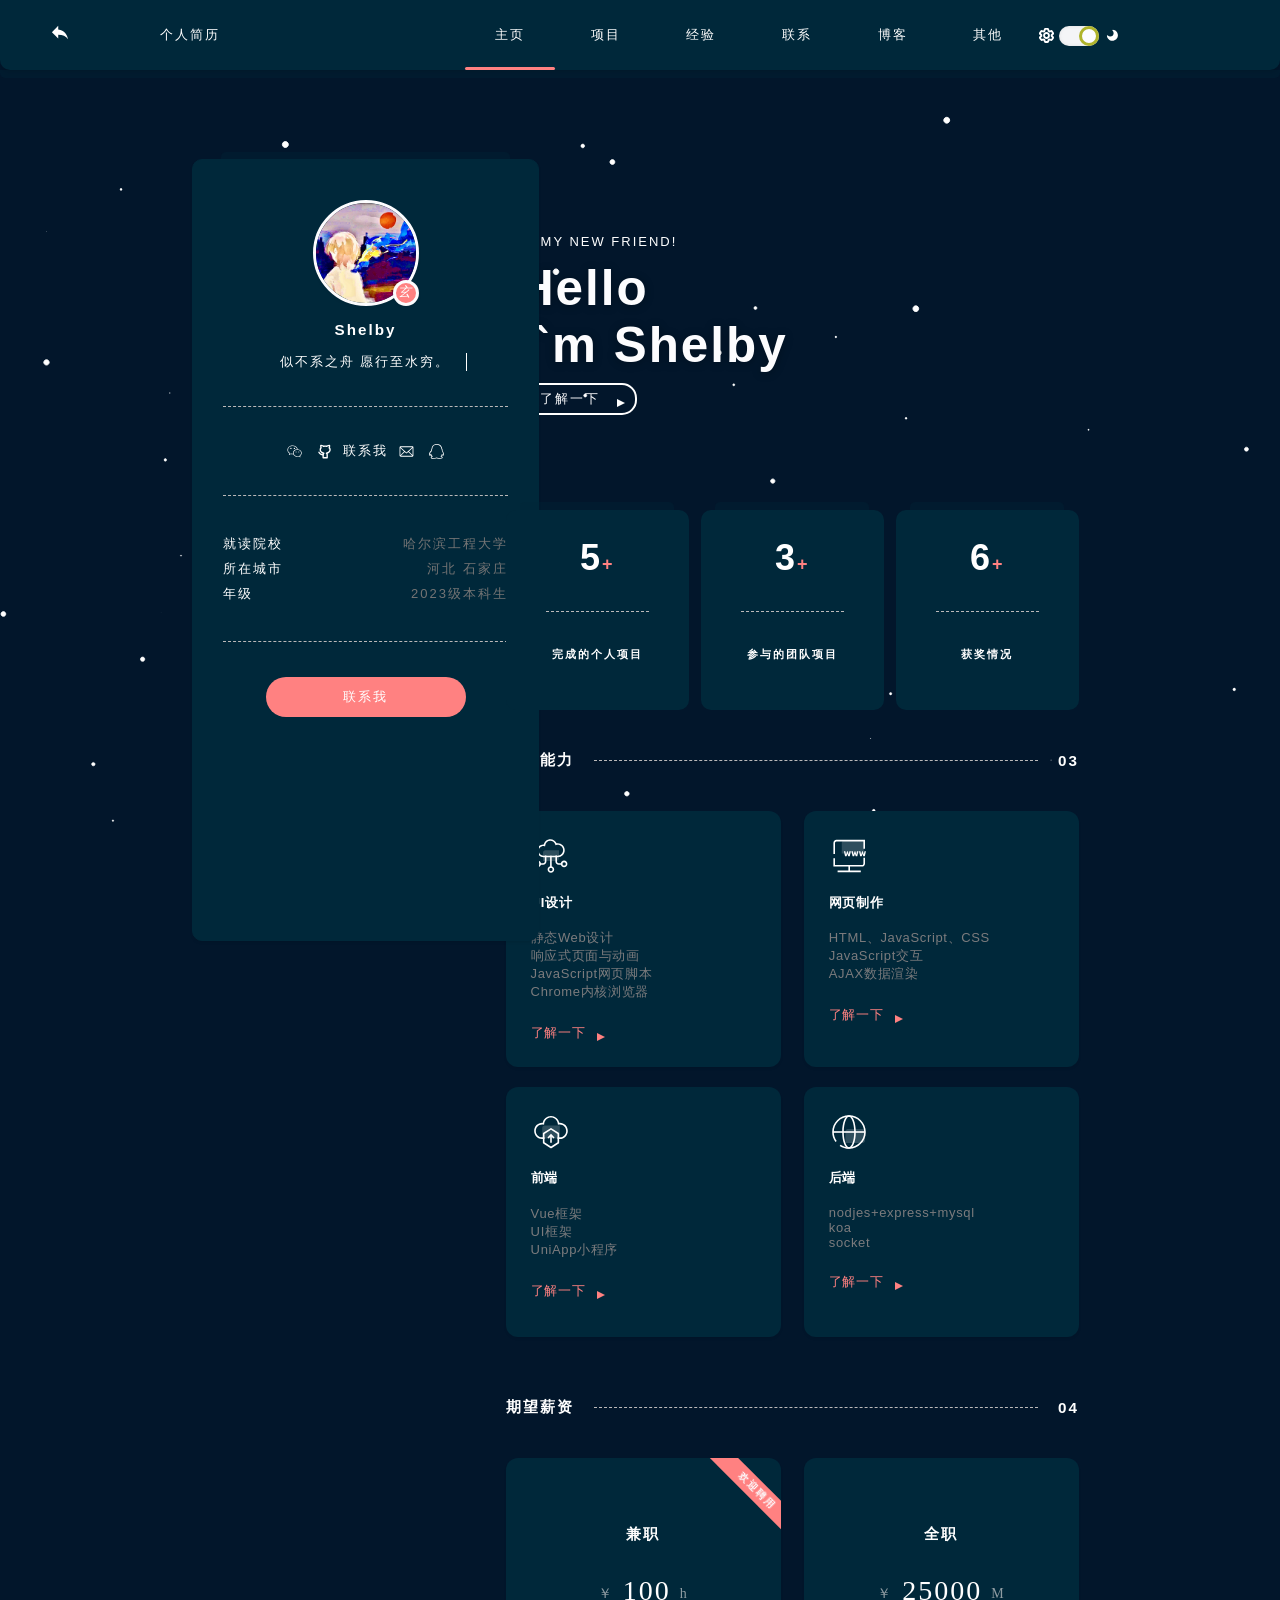
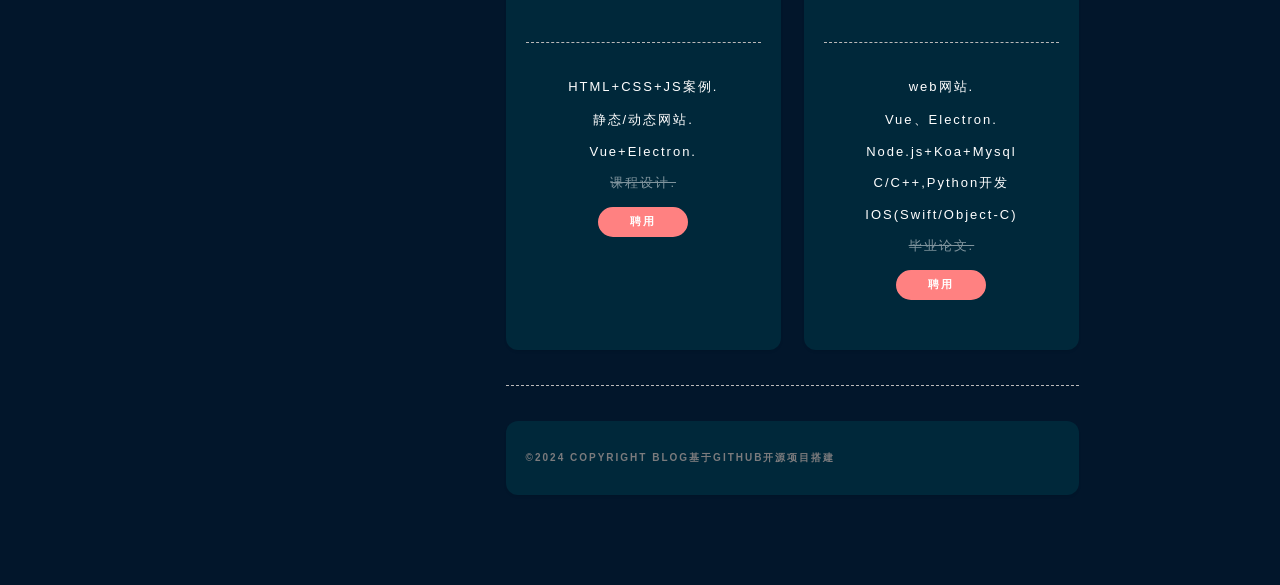
==== index.html @ ae838272 "Prepare website for GitHub Pages" ====
﻿<!DOCTYPE html>
<html lang="en">

<head>
  <meta charset="UTF-8">
  <meta http-equiv="X-UA-Compatible" content="IE=edge">
  <meta name="viewport" content="width=device-width, initial-scale=1.0">
  <title>欢迎来到，我的世界</title>
  <link rel="stylesheet" href="./css/base.css">
  <script src="./js/jq.js"></script>
  <link rel="stylesheet" href="./css/index1.css">

</head>

<body>


  <canvas class="canvas-wrap" id="triangle-lost-in-space" resize="true"></canvas>
  <!-- loadding -->
  <div class="lodding-wrap">
    <div class="loadding-div"></div>
  </div>
  <!-- 遮罩层 -->
  <div class="zhezhao" id="zhezhao">
    <span class="close"><svg x="1649229755294" class="icon" viewBox="0 0 1024 1024" version="1.1"
                             xmlns="http://www.w3.org/2000/svg" p-id="4692" width="32" height="32">
        <path
          d="M512 0C229.187368 0 0 229.187368 0 512 0 794.812632 229.187368 1024 512 1024 794.812632 1024 1024 794.812632 1024 512 1024 229.187368 794.812632 0 512 0ZM512 970.105263C259.368421 970.105263 53.894737 764.631579 53.894737 512 53.894737 259.368421 259.368421 53.894737 512 53.894737 764.631579 53.894737 970.105263 259.368421 970.105263 512 970.105263 764.631579 764.631579 970.105263 512 970.105263ZM550.130526 512 719.629474 342.366316C730.273684 331.856842 730.273684 314.88 719.629474 304.370526 709.12 293.726316 692.143158 293.726316 681.633684 304.370526L512 473.869474 342.366316 304.370526C331.856842 293.726316 314.88 293.726316 304.370526 304.370526 293.726316 314.88 293.726316 331.856842 304.370526 342.366316L473.869474 512 304.370526 681.633684C293.726316 692.143158 293.726316 709.12 304.370526 719.629474 309.625263 724.884211 316.496842 727.578947 323.368421 727.578947 330.24 727.578947 337.111579 724.884211 342.366316 719.629474L512 550.130526 681.633684 719.629474C686.888421 724.884211 693.76 727.578947 700.631579 727.578947 707.503158 727.578947 714.374737 724.884211 719.629474 719.629474 730.273684 709.12 730.273684 692.143158 719.629474 681.633684L550.130526 512Z"
          p-id="4693"></path>
      </svg></span>
    <div id="videoResume">
      <video id="videoResumeC" controls="" name="media">
        <source src="http://123.56.144.92/hualang/WhyDon'tWe.mp4" type="video/mp4">
      </video>
    </div>
  </div>

  <!-- 主要页面 -->
  <div class="box">

    <!-- 顶部栏 -->
    <div class="header borderafter">
      <!-- 返回按钮 -->
      <a style="position: absolute;left:50px;" href="javascript:history.back()">
        <svg x="1649246285004" class="icon" viewBox="0 0 1024 1024" version="1.1" xmlns="http://www.w3.org/2000/svg"
             p-id="3737" width="20" height="20">
          <path
            d="M98 468.9l322.8-322.8v184.4C743.6 376.7 881.9 607.3 928 837.8 812.7 676.4 651.3 602.6 420.8 602.6v189.1L98 468.9z"
            p-id="3738" fill="#254665"></path>
        </svg>
      </a>


      <div class="col">
        <span>个人简历</span>
        <!-- 右边操作栏 -->

        <div class="header-right">
          <!-- 按钮 -->
          <div class="min_menu-wrap" id="minmenu">
            <span class="min_menu"></span>
          </div>
          <!-- 列表 -->
          <div class="menu_list">
            <!-- 栏目 -->
            <ul class="header-nav">
              <li class="active"><a href="./index.html">主页</a></li>
              <li><a href="./home.html">项目</a></li>
              <li><a href="./resume.html">经验</a></li>
              <li><a href="./contact.html">联系</a></li>
              <li><a href="./blog.html">博客</a></li>
              <li><a href="./live.html">其他</a></li>
            </ul>
            <!-- 开关灯 -->
            <span class="kaig-bottm">
              <svg x="1649159647627" class="icon" viewBox="0 0 1024 1024" version="1.1"
                   xmlns="http://www.w3.org/2000/svg" p-id="2250" width="15" height="15">
                <path
                  d="M1008.535135 710.670332l-70.446388 116.386904a112.099975 112.099975 0 0 1-140.572857 43.829042l-69.422645-17.083729c-5.502624 3.1992-11.133217 6.3984-16.763809 9.341665l-18.299425 62.896276C687.335435 981.514621 639.4754 1023.744064 582.657604 1023.744064H441.764828c-56.817796 0-104.677831-42.293427-110.308423-97.703574l-18.299425-62.896276a422.166458 422.166458 0 0 1-16.827793-9.341665l-69.614597 17.083729a112.163959 112.163959 0 0 1-140.508873-43.893026L15.631361 710.542364a107.493127 107.493127 0 0 1 32.43989-144.731817L96.251206 518.910272a410.649338 410.649338 0 0 1 0-14.204448l-48.179955-46.836291a107.365159 107.365159 0 0 1-32.375906-144.731817l70.190452-116.450888a112.099975 112.099975 0 0 1 140.572857-43.893026l69.550612 17.083729c5.566608-3.1992 11.133217-6.3984 16.827794-9.341665l18.299425-62.896276C336.831061 42.229443 384.691096 0 441.508892 0H582.529636c56.817796 0 104.677831 42.293427 110.372407 97.63959l18.235441 62.704324c5.75856 3.007248 11.325169 6.142464 16.827793 9.341665l69.678581-17.083729a112.163959 112.163959 0 0 1 140.508873 43.893026l70.446388 116.514872a107.493127 107.493127 0 0 1-32.375906 144.731817l-48.179955 46.772307a414.616346 414.616346 0 0 1 0 14.204448l48.243939 46.836291c47.092227 31.928018 62.192452 94.952262 32.247938 145.115721z m-213.066733-142.23644l3.391152-31.032242a246.210447 246.210447 0 0 0 0-51.699076l-3.263184-30.904274 93.992502-91.305173-53.554612-88.553862-131.615096 32.311922-23.546113-16.059985a294.134466 294.134466 0 0 0-48.627844-26.809297l-27.513121-11.901025L568.453156 127.968008H455.649356L419.370426 252.736816l-27.705074 11.965009c-16.635841 7.166208-32.951762 16.187953-48.499875 26.745313l-23.610097 15.996001-131.487128-32.247938-53.36266 88.489878 94.056486 91.433141-3.263184 30.968258a247.874031 247.874031 0 0 0 0 51.699076l3.1992 30.904274-93.928518 91.369157 53.554612 88.489878 131.551112-32.311922 23.610097 16.059985c15.292177 10.429393 31.544114 19.451137 48.563859 26.809297l27.577106 11.965009L455.905292 895.776056h112.611848l36.342914-124.768808 27.64109-11.965009c16.699825-7.166208 32.951762-16.187953 48.563859-26.745313l23.546113-15.996001 131.423144 32.247938 53.68258-88.745814-94.184454-91.369157zM512.147232 615.846038c57.329668 0 103.846038-46.516371 103.974006-103.974006 0-57.329668-46.644339-103.974006-103.974006-103.974007S408.173225 454.542364 408.173225 511.872032 454.817564 615.846038 512.147232 615.846038z m0 127.968008c-127.968008 0-231.942014-103.910022-231.942015-231.942014 0-127.968008 103.910022-231.942014 231.942015-231.942015 127.968008 0 231.942014 103.910022 231.942014 232.133967A232.133967 232.133967 0 0 1 512.147232 743.814046z"
                  p-id="2251"></path>
              </svg>
              <!-- 开关按钮 -->
              <span class="my-radio active" id="myRadio">
                <i></i>
              </span>
              <svg x="1649159678284" class="icon" viewBox="0 0 1024 1024" version="1.1"
                   xmlns="http://www.w3.org/2000/svg" p-id="3376" width="15" height="15">
                <path
                  d="M505.4 878.6c-196.7 0-358-150.9-374.9-343.1 1-18.6 16.1-33.4 34.9-33.4 10.8 0 20.5 4.8 26.9 12.4 0.2 0.3 0.5 0.1 0.5-0.7 41.6 44.2 100.5 71.9 166.1 71.9 127.1 0 230.1-103 230.1-230.1 0-66.1-28-125.1-72.6-166.8 0.1-0.1 0.5-0.1 0.3-0.3-7-6.5-11.4-15.7-11.4-26.1 0-19 14.9-34.1 33.7-35.3 192.1 17.1 342.9 178.3 342.9 375 0 208-168.5 376.5-376.5 376.5z"
                  p-id="3377"></path>
              </svg>
            </span>
          </div>
        </div>
      </div>
    </div>

    <!-- 顶部导航 -->
    <div class="navigation">
      <div class="nav-titleBox co zz">
        <!-- 占位符 -->
        <div class="co-left"></div>

        <!-- 标题 -->
        <div class="co-right ">
          <span class="titleBox-tag">HI MY NEW FRIEND!</span>
          <h1>
            Hello<br>
            I`m Shelby
          </h1>
          <a class="buttom navbtn" href="#next-one">了解一下
          </a>
        </div>
      </div>
    </div>




    <!-- 主要内容 -->
    <div class="container content zz">

      <!-- 占位符 -->
      <div class="co-left">
        <!-- 简历吸盘 -->
        <div class="me-card carbox borderbefore" id="mycard">
          <div class="mecar-title">
            <div class="me-image">
              <span class="status">
                <i>玄</i>
              </span>
              <img src="img/touxiang.jpg" alt="">
            </div>
            <h3>Shelby</h3>
            <p class="me-hover">
              <span>似不系之舟 愿行至水穷。</span>
            </p>
          </div>
          <div class="borderbotm"></div>
          <div class="lianxi-list">
            <a title="wx:w1457321681">
              <svg x="1649145899448" class="icon" viewBox="0 0 1024 1024" version="1.1"
                   xmlns="http://www.w3.org/2000/svg" p-id="14861" width="15" height="15">
                <path
                  d="M506.942 345.921c25.259 0 42.134-16.916 42.134-42.107 0-25.477-16.848-41.956-42.134-41.956-25.299 0-50.668 16.48-50.668 41.956 0.028 25.204 25.409 42.107 50.668 42.107l0 0zM506.942 345.921zM271.257 261.857c-25.259 0-50.79 16.48-50.79 41.956 0 25.19 25.532 42.107 50.79 42.107 25.163 0 42.012-16.916 42.012-42.107-0.014-25.477-16.834-41.956-42.012-41.956l0 0zM271.257 261.857zM1010.654 615.492c0-133.202-123.563-246.702-275.237-258.512 0.205-1.652 0.301-3.373-0.068-5.092-30.406-141.79-182.886-248.695-354.7-248.695-194.15 0-352.119 135.387-352.119 301.793 0 89.279 45.574 169.725 131.946 233.158l-30.106 90.508c-1.939 5.885-0.177 12.37 4.506 16.452 2.853 2.458 6.445 3.741 10.076 3.741 2.335 0 4.697-0.546 6.867-1.625l113.036-56.565 13.926 2.827c34.802 7.154 64.853 13.353 101.868 13.353 10.895 0 40.878-3.987 43.404-7.182 40.755 101.99 153.094 175.61 285.273 175.61 33.86 0 68.13-8.164 98.891-15.866l87.136 47.636c2.307 1.257 4.847 1.911 7.359 1.911 3.441 0 6.881-1.161 9.639-3.413 4.847-3.932 6.841-10.404 5.038-16.33l-22.255-74.001c74.602-58.955 115.521-129.488 115.521-199.708l0 0zM409.798 665.75c-9.626 0.833-19.388 1.243-29.082 1.243-32.686 0-60.334-5.652-92.31-12.26l-18.582-3.755c-3.195-0.683-6.567-0.245-9.503 1.269l-81.687 40.892 21.231-63.775c2.076-6.24-0.205-13.053-5.57-16.821-82.07-57.207-123.659-126.894-123.659-207.093 0-144.179 139.087-261.516 310.067-261.516 151.142 0 284.959 91.955 312.579 214.261-158.475 2.076-286.706 113.487-286.706 250.32 0 19.893 3.018 39.171 8.11 57.767-1.542-0.382-3.168-0.683-4.887-0.532l0 0zM860.371 788.699c-4.875 3.673-6.935 10.007-5.188 15.852l13.804 45.903-56.647-30.993c-2.157-1.188-4.588-1.803-7.004-1.803-1.188 0-2.389 0.15-3.564 0.464-30.379 7.674-61.822 15.593-92.433 15.593-142.186 0-257.857-97.717-257.857-217.811 0-120.095 115.658-217.771 257.857-217.771 139.469 0 257.325 99.724 257.325 217.771 0 59.87-37.738 121.255-106.291 172.797l0 0zM868.181 797.178zM616.454 506.006c-16.848 0-33.696 16.971-33.696 33.792 0 16.944 16.848 33.669 33.696 33.669 25.313 0 42.038-16.725 42.038-33.669 0-16.848-16.725-33.792-42.038-33.792l0 0zM616.454 506.006zM801.58 506.006c-16.603 0-33.451 16.971-33.451 33.792 0 16.944 16.848 33.669 33.451 33.669 25.231 0 42.257-16.725 42.257-33.669 0-16.848-16.998-33.792-42.257-33.792l0 0zM801.58 506.006z"
                  p-id="14862"></path>
              </svg>
            </a>
            <a title="github:zhangkx5522" href="https://gitee.com/zlq142857">
              <svg x="1649145950732" class="icon" viewBox="0 0 1024 1024" version="1.1"
                   xmlns="http://www.w3.org/2000/svg" p-id="16367" width="15" height="15">
                <path
                  d="M695.765333 981.333333h-276.053333c-26.794667 0-47.317333-21.077333-47.317333-48.64V739.84c0-29.184 6.314667-56.746667 17.365333-81.066667-129.365333-48.64-214.528-150.784-214.528-264.277333 0-53.504 17.365333-103.765333 50.474667-147.498667-12.629333-42.154667-15.786667-95.658667-12.629334-157.269333C216.234667 62.122667 236.8 42.666667 261.973333 42.666667c14.208 0 134.101333 1.621333 203.52 64.853333a504.448 504.448 0 0 1 184.533334 0C717.866667 44.288 837.717333 42.666667 853.504 42.666667c25.216 0 45.738667 19.456 47.317333 45.397333 4.693333 61.610667 0 115.114667-12.629333 157.269333C921.301333 290.688 938.666667 340.906667 938.666667 392.832c0 113.493333-85.162667 215.637333-214.528 264.277333a207.786667 207.786667 0 0 1 17.365333 81.066667v192.896c1.578667 27.562667-20.48 50.261333-45.738667 50.261333z m-228.693333-97.28h181.333333V739.84c0-27.562667-12.586667-53.504-33.109333-71.338667-14.165333-11.349333-20.48-30.805333-15.786667-50.261333 4.778667-17.834667 18.944-32.426667 36.309334-35.669333 123.050667-24.32 208.213333-102.144 208.213333-189.696 0-47.018667-25.258667-82.688-45.738667-105.386667-14.208-14.549333-17.365333-35.626667-7.893333-55.082667 6.314667-12.970667 15.786667-40.533333 15.786667-89.173333-39.466667 6.485333-85.205333 19.456-102.528 45.397333-11.093333 16.213333-31.573333 24.32-50.474667 19.456a393.045333 393.045333 0 0 0-194.005333 0c-18.944 4.864-37.888-3.242667-50.474667-19.456-17.365333-25.941333-63.146667-38.912-102.528-45.397333 1.578667 48.64 9.429333 76.202667 15.786667 89.173333 7.850667 17.834667 4.693333 40.533333-7.936 55.082667-20.48 22.698667-45.738667 58.368-45.738667 105.386667 0 87.552 85.205333 163.754667 208.213333 189.696 17.365333 3.242667 31.573333 17.834667 36.266667 35.669333 4.736 17.834667-1.578667 37.290667-15.786667 50.261333a95.104 95.104 0 0 0-33.109333 71.296v144.298667h3.157333z"
                  fill="#172B4D" p-id="16368"></path>
                <path
                  d="M403.968 788.394667c-212.949333 0-309.162667-194.56-313.898667-202.666667-11.050667-24.32-1.578667-53.461333 20.48-64.810667 23.68-11.349333 52.053333-1.621333 63.146667 21.077334 3.114667 6.485333 80.426667 157.269333 241.28 149.162666 26.837333-1.621333 48.896 19.456 48.896 46.976 1.578667 27.562667-18.901333 50.261333-45.738667 50.261334h-14.165333z"
                  fill="#172B4D" p-id="16369"></path>
              </svg>
            </a>
            <a title="email:Shelby0129@qq.com" href="mailto:Shelby0129@qq.com?Subject=%E9%82%AE%E7%AE%B1%E6%A0%87%E9%A2%98&Body=%E9%82%AE%E7%AE%B1%E5%86%85%E5%AE%B9%EF%BC%81">联系我</a>
              <svg x="1649145973361" class="icon" viewBox="0 0 1024 1024" version="1.1"
                   xmlns="http://www.w3.org/2000/svg" p-id="17271" width="15" height="15">
                <path
                  d="M983.899806 785.385782V224.886223h0.180631l-0.180631-4.696419c-0.180632-5.238314-0.722526-10.476627-1.806315-15.714941-2.890104-25.469042-21.675781-44.977245-45.519139-47.686717H122.287529c-11.741048 0-23.482096 1.625684-34.861881 5.238314-30.346093 10.295996-50.757453 40.100194-50.576821 74.058917v534.849885c-0.361263 21.314518 5.780208 42.087141 17.701887 59.789028l0.361263 0.722526 5.418946 3.973893c18.243782 21.856412 44.977245 34.319986 73.517022 34.500618H904.421944c37.751984 0 70.265655-27.094726 79.477862-66.291763l0.180631-0.541894c0.361263-5.96084 0.361263-11.741048-0.180631-17.701888zM390.16405 547.494091l55.453872 49.854295 43.893456 40.100194c5.418945 5.96084 13.005468 9.57347 21.133886 9.57347 7.947786 0 15.534309-3.431999 21.133886-9.57347l101.153642-91.941436 272.753572 263.721997H126.622685L390.16405 547.494091z m120.119951 30.346092L111.449638 216.03528H115.604163c214.409596-0.903158 703.559711-2.890104 793.875463-0.361263l-399.195625 362.166166z m165.458458-69.72376l251.619686-227.956959v474.518963L675.742459 508.116423z m-328.568707 0.180631L93.205856 760.278003V278.895043l253.967896 229.402011z"
                  p-id="17272"></path>
              </svg>
            <a title="QQ:1457321681">
              <svg x="1649146096754" class="icon" viewBox="0 0 1024 1024" version="1.1"
                   xmlns="http://www.w3.org/2000/svg" p-id="18277" width="15" height="15">
                <path
                  d="M537.576602 0c345.434577 0 362.285044 329.787714 362.285044 329.787714 52.356809 69.207276 24.072096 131.794725 24.072096 131.794725 168.504671 264.793055 59.578437 341.22196 29.488318 346.638181-29.488318 5.416222-58.374833-32.49733-58.374833-32.49733s-9.628838 37.913551-33.700934 58.374833c87.86315 40.922563 72.216288 92.075767 72.216288 92.075767s-18.655874 154.061414-383.94993 56.569425l-31.293725-5.416222c-350.248996 126.378504-393.578768-43.931575-393.578768-43.931575s-14.443258-71.012683 53.560413-97.491989c-39.718958-24.072096-53.560413-75.2253-53.560413-75.2253s-35.506341 57.77303-81.845126 36.709946C-3.443754 775.723291-31.728467 587.359141 143.997834 451.351799c0 0-25.275701-80.641521 32.49733-128.785713C176.495163 322.566085 192.142025 0 537.576602 0L537.576602 0 537.576602 0zM230.055576 341.22196C153.626672 406.216619 204.779876 471.211278 204.779876 471.211278 36.275204 574.72129 66.365324 742.022357 66.365324 742.022357s27.081108-13.239653 45.736982-52.356809c19.257677-39.117156 48.745994 6.619826 48.745994 6.619826s18.655874 89.066755 74.623497 123.971294c56.569425 34.904539-2.40721 57.171228-2.40721 57.171228s-61.985647 0.601802-56.569425 43.329773c5.416222 42.126168 205.81642 95.084779 325.575097 1.203605l63.791054 8.425234c209.427235 72.81809 312.937247 4.814419 319.557073-8.425234 6.619826-13.239653-31.895527-38.515353-67.401869-53.560413-35.506341-15.04506-44.533377-30.691922-13.239653-51.153204 31.293725-21.063084 43.931575-62.587449 61.985647-105.31542 18.054072-42.72797 45.736982-21.664886 49.347797-9.628838 3.610814 12.036048 29.488318 52.356809 29.488318 52.356809s68.003671-72.216288-73.419893-285.856139c0 0 30.691922-63.791054-21.063084-116.147863 0 0-12.63785-300.299397-320.158876-300.299397C224.639355 52.356809 230.055576 341.22196 230.055576 341.22196L230.055576 341.22196 230.055576 341.22196z"
                  p-id="18278"></path>
              </svg>
            </a>
          </div>
          <div class="borderbotm"></div>
          <div class="mecar-bottm">
            <div>
              <span class="mecarbottm-key">就读院校</span>
              <span class="mecarbottm-value">哈尔滨工程大学</span>
            </div>
            <div>
              <span class="mecarbottm-key">所在城市</span>
              <span class="mecarbottm-value">河北 石家庄</span>
            </div>
            <div>
              <span class="mecarbottm-key">年级</span>
              <span class="mecarbottm-value">2023级本科生</span>
            </div>

          </div>
          <div class="borderbotm"></div>
          <div class="buttom-box ">
            <a class="button" href="mailto:Zhangkaixuan0129@qq.com?Subject=%E9%82%AE%E7%AE%B1%E6%A0%87%E9%A2%98&Body=%E9%82%AE%E7%AE%B1%E5%86%85%E5%AE%B9%EF%BC%81">联系我</a>
          </div>
        </div>
      </div>
      <!-- 右边 -->
      <div class="co-right" id="next-one">
        <!-- 完成项目 -->
        <div class="content-li li1">
          <div class="li1-box borderbefore">
            <span class="stat-count">5</span><span class="tag">+</span>
            <div class="borderbotm"></div>
            <p>完成的个人项目</p>
          </div>
          <div class="li1-box borderbefore">
            <span class="stat-count">3</span><span class="tag">+</span>
            <div class="borderbotm"></div>
            <p>参与的团队项目</p>
          </div>
          <div class="li1-box borderbefore">
            <span class="stat-count">6</span><span class="tag">+</span>
            <div class="borderbotm"></div>
            <p>获奖情况</p>
          </div>
        </div>
        <!-- 我的能力 -->
        <div class="content-li li4">
          <h3>
            <span>我的能力</span>
            <div class="borderbotm"></div>
            <span>03</span>
          </h3>
          <div class="li4-box">
            <div class="carbox">
              <svg x="1649230330671" class="icon" viewBox="0 0 1024 1024" version="1.1"
                   xmlns="http://www.w3.org/2000/svg" p-id="1638" width="40" height="40">
                <path
                  d="M488.96 506.88h40.96v307.2h-40.96zM803.84 737.28h-97.28c-45.056 0-81.92-36.864-81.92-81.92V502.272h40.96V655.36c0 22.528 18.432 40.96 40.96 40.96h97.28v40.96zM312.32 737.28H215.04v-40.96h97.28c22.528 0 40.96-18.432 40.96-40.96V502.272h40.96V655.36c0 45.056-36.864 81.92-81.92 81.92z"
                  fill="#254665" p-id="1639"></path>
                <path
                  d="M509.44 942.08c-46.592 0-84.48-37.888-84.48-84.48S462.848 773.12 509.44 773.12s84.48 37.888 84.48 84.48-37.888 84.48-84.48 84.48z m0-128c-24.064 0-43.52 19.456-43.52 43.52s19.456 43.52 43.52 43.52 43.52-19.456 43.52-43.52-19.456-43.52-43.52-43.52zM171.52 798.72c-46.592 0-84.48-37.888-84.48-84.48S124.928 629.76 171.52 629.76 256 667.648 256 714.24 218.112 798.72 171.52 798.72z m0-128c-24.064 0-43.52 19.456-43.52 43.52s19.456 43.52 43.52 43.52 43.52-19.456 43.52-43.52-19.456-43.52-43.52-43.52zM847.36 798.72c-46.592 0-84.48-37.888-84.48-84.48s37.888-84.48 84.48-84.48 84.48 37.888 84.48 84.48-37.888 84.48-84.48 84.48z m0-128c-24.064 0-43.52 19.456-43.52 43.52s19.456 43.52 43.52 43.52 43.52-19.456 43.52-43.52-19.456-43.52-43.52-43.52z"
                  fill="#254665" p-id="1640"></path>
                <path
                  d="M683.52 543.232H319.488c-90.112 0-163.328-73.216-163.328-163.328 0-90.112 73.216-163.328 163.328-163.328h7.68C344.064 138.752 413.696 81.92 495.616 81.92c69.632 0 132.608 42.496 159.232 105.472 9.728-1.536 19.456-2.56 29.184-2.56 98.816 0 179.2 80.384 179.2 179.2-0.512 98.816-80.896 179.2-179.712 179.2zM319.488 258.048c-67.584 0-122.368 54.784-122.368 122.368s54.784 122.368 122.368 122.368h364.544c76.288 0 138.24-61.952 138.24-138.24s-61.952-138.24-138.24-138.24c-12.288 0-24.576 1.536-36.864 5.12l-19.456 5.12-5.632-18.944C605.696 161.792 553.472 122.88 495.616 122.88c-68.096 0-124.416 51.2-131.584 118.784l-2.048 22.016-21.504-3.584c-7.168-1.536-14.336-2.048-20.992-2.048z"
                  fill="#254665" p-id="1641"></path>
                <path
                  d="M655.36 640H307.2V424.96c0-33.792 27.648-61.44 61.44-61.44h348.16v215.04c0 33.792-27.648 61.44-61.44 61.44z"
                  fill="#254665" opacity=".18" p-id="1642"></path>
              </svg>
              <h4>UI设计</h4>
              <p>
                静态Web设计<br>
                响应式页面与动画<br>
                JavaScript网页脚本<br>
                Chrome内核浏览器<br>
              </p>
              <a>了解一下</a>
            </div>
            <div class="carbox">
              <svg x="1649230368898" class="icon" viewBox="0 0 1024 1024" version="1.1"
                   xmlns="http://www.w3.org/2000/svg" p-id="1847" width="40" height="40">
                <path
                  d="M153.6 460.8h-40.96V179.2c0-45.056 34.816-81.92 78.336-81.92H921.6v230.4h-40.96V138.24H190.976c-20.48 0-37.376 18.432-37.376 40.96v281.6zM843.776 783.36H112.64v-216.064h40.96V742.4h690.176c20.48 0 37.376-18.432 37.376-40.96v-141.824h40.96V701.44c-0.512 45.056-35.328 81.92-78.336 81.92zM220.16 885.76h593.92v40.96H220.16z"
                  fill="#333333" p-id="1848"></path>
                <path
                  d="M418.304 388.096l17.408 83.968 27.648-83.968H481.28l24.576 82.432 16.384-82.432h36.864l-27.648 130.048h-39.424L470.528 455.68 450.56 518.144h-39.424l-29.696-130.048h36.864zM611.328 388.096l17.408 83.968 27.648-83.968h17.92l24.576 82.432 16.384-82.432h36.864l-27.648 130.048h-39.424L663.552 455.68l-19.968 62.464H604.16l-29.696-130.048h36.864zM804.352 388.096l17.408 83.968 27.648-83.968h17.92l24.576 82.432 16.384-82.432h36.864l-27.648 130.048h-39.424L856.576 455.68l-19.968 62.464h-39.424l-29.696-130.048h36.864z"
                  fill="#EB4446" p-id="1849"></path>
                <path
                  d="M839.168 445.44h-512V179.2c0-33.792 27.648-61.44 61.44-61.44h512v266.24c0 33.792-27.648 61.44-61.44 61.44z"
                  fill="#333333" opacity=".18" p-id="1850"></path>
                <path d="M496.64 762.88h40.96v143.36h-40.96z" fill="#333333" p-id="1851"></path>
              </svg>
              <h4>网页制作</h4>
              <p>
                HTML、JavaScript、CSS<br>
                JavaScript交互<br>
                AJAX数据渲染<br>
              </p>
              <a>了解一下</a>
            </div>
            <div class="carbox">
              <svg x="1649230380175" class="icon" viewBox="0 0 1024 1024" version="1.1"
                   xmlns="http://www.w3.org/2000/svg" p-id="2002" width="40" height="40">
                <path
                  d="M738.304 689.664h-59.392v-40.96h59.392c89.6 0 162.816-74.24 162.816-164.864 0-91.136-73.216-164.864-162.816-164.864-9.216 0-18.944 1.024-28.16 2.56l-21.504 3.584-2.048-22.016C677.376 211.968 602.112 143.36 512 143.36c-90.624 0-165.888 68.608-175.104 159.744l-2.048 22.016-21.504-3.584c-9.216-1.536-18.432-2.56-28.16-2.56-89.6 0-162.816 74.24-162.816 164.864 0 91.136 73.216 164.864 162.816 164.864h59.904v40.96H285.184c-112.128 0-203.776-92.672-203.776-205.824s91.136-205.824 203.776-205.824c4.608 0 9.728 0 14.336 0.512C319.488 176.64 407.04 102.4 511.488 102.4c104.96 0 192.512 74.24 212.48 175.616 4.608-0.512 9.216-0.512 14.336-0.512 112.128 0 203.776 92.672 203.776 205.824s-91.136 206.336-203.776 206.336z"
                  fill="#333333" p-id="2003"></path>
                <path d="M574.464 679.936L512 617.984l-62.464 61.952-28.672-28.672 91.136-91.648 91.136 91.648z"
                  fill="#EB4446" p-id="2004"></path>
                <path d="M491.52 614.4h40.96v171.52h-40.96z" fill="#EB4446" p-id="2005"></path>
                <path
                  d="M512 928.768c-3.584 0-7.68-1.024-10.752-3.072l-187.392-119.296c-6.144-3.584-9.728-10.24-9.728-17.408v-239.104c0-7.168 3.584-13.312 9.728-17.408l187.392-119.296c6.656-4.096 15.36-4.096 22.016 0l187.392 119.296c6.144 3.584 9.728 10.24 9.728 17.408V788.48c0 7.168-3.584 13.312-9.728 17.408l-187.392 119.296c-3.584 2.56-7.68 3.584-11.264 3.584z m-166.912-151.552l166.912 106.496 166.912-106.496v-216.576L512 454.656l-166.912 106.496v216.064z m354.304 11.264z"
                  fill="#333333" p-id="2006"></path>
                <path
                  d="M675.84 675.84H286.72V409.6c0-33.792 27.648-61.44 61.44-61.44h389.12v266.24c0 33.792-27.648 61.44-61.44 61.44z"
                  fill="#333333" opacity=".18" p-id="2007"></path>
              </svg>
              <h4>前端</h4>
              <p>
                Vue框架<br>
                UI框架<br>
                UniApp小程序
              </p>
              <a>了解一下</a>
            </div>
            <div class="carbox">
              <svg x="1649230391217" class="icon" viewBox="0 0 1024 1024" version="1.1"
                   xmlns="http://www.w3.org/2000/svg" p-id="2160" width="40" height="40">
                <path
                  d="M512 942.08c-99.328 0-174.08-184.832-174.08-430.08s74.752-430.08 174.08-430.08 174.08 184.832 174.08 430.08-74.752 430.08-174.08 430.08z m0-819.2c-62.976 0-133.12 159.744-133.12 389.12s70.144 389.12 133.12 389.12 133.12-159.744 133.12-389.12-70.144-389.12-133.12-389.12z"
                  fill="#333333" p-id="2161"></path>
                <path d="M102.4 491.52h814.592v40.96H102.4z" fill="#EB4446" p-id="2162"></path>
                <path
                  d="M512 942.08c-85.504 0-167.936-25.088-239.104-72.192l22.528-33.792C359.936 878.592 434.688 901.12 512 901.12c214.528 0 389.12-174.592 389.12-389.12s-174.592-389.12-389.12-389.12-389.12 174.592-389.12 389.12c0 82.944 25.6 161.792 74.24 228.864l-33.28 24.064C110.08 691.2 81.92 603.648 81.92 512c0-237.056 193.024-430.08 430.08-430.08s430.08 193.024 430.08 430.08-193.024 430.08-430.08 430.08z"
                  fill="#333333" p-id="2163"></path>
                <path
                  d="M860.16 793.6H419.84V496.64c0-33.792 27.648-61.44 61.44-61.44h440.32v296.96c0 33.792-27.648 61.44-61.44 61.44z"
                  fill="#333333" opacity=".18" p-id="2164"></path>
              </svg>
              <h4>后端</h4>
              <p>
                nodjes+express+mysql<br>
                koa<br>
                socket<br>
              </p>
              <a>了解一下</a>
            </div>
          </div>
        </div>

        <!-- 我的期望薪资 (新加) -->
        <div class="content-li li7">
          <h3>
            <span>期望薪资</span>
            <div class="borderbotm"></div>
            <span>04</span>
          </h3>
          <div class="li7-box">
            <div class="carbox li7boxitem active">
              <div>
                <h3>兼职</h3>
                <div class="item-price">
                  <sub>￥</sub>
                  100
                  <sub>h</sub>
                </div>
              </div>
              <div class="borderbotm"></div>
              <p>HTML+CSS+JS案例.</p>
              <p>静态/动态网站.</p>
              <p>Vue+Electron.</p>
              <p class="throughline">课程设计.</p>
              <button class="buttonsty">聘用</button>
            </div>
            <div class="carbox li7boxitem">
              <div>
                <h3>全职</h3>
                <div class="item-price">
                  <sub>￥</sub>
                  25000
                  <sub>M</sub>
                </div>
              </div>
              <div class="borderbotm"></div>
              <p>web网站.</p>
              <p>Vue、Electron.</p>
              <p>Node.js+Koa+Mysql</p>
              <p>C/C++,Python开发</p>
              <p>IOS(Swift/Object-C)</p>
              <p class="throughline">毕业论文.</p>
              <button class="buttonsty">聘用</button>
            </div>
          </div>
        </div>

        <div class="borderbotm"></div>
        <!-- 底部 -->
        <div class="carbox copybottm">
          ©2024 CopyRight Blog基于Github开源项目搭建
        </div>
      </div>
      <div class="left">
      </div>

    </div>
  </div>
</body>
<script type="text/javascript" src="./js/paper-full.min.js"></script>
<script type="text/javascript" src="./js/canvas.js"></script>
<script src="./js/base.js"></script>
<script src="./js/index1.js"></script>


</html>
---- css/base.css ----
:root {
 /* 默认背景色 */
--backColor:#fff;
--borderline:#00283a;
 /* 卡片 */
--headerCOlor:#00283A;
 /* 卡片 */
--headerhover:rgb(0, 40, 58,.8);

  /* 默认字体颜色 */
--headerFont:#fff;
  /* 反差色 */
--fontColor:#00283A;
--mainColor:#ff8181;
--bagColor:#02162b;
}

.content-li svg path,.buttom svg path{
  fill:#fff;
}
svg{
  vertical-align: middle;
}
svg path{
  fill: var(--headerFont);
}

/* 遮罩 */
.zhezhao{
  position: fixed;
  left: 0px;
  right: 0px;
  bottom: 0px;
  top: 0px;
  background-color: rgba(0, 0, 0, .7);
  z-index: 9;
  display: none;
}
.zhezhao.active{
  display: block;
}
.zhezhao .close{
  position: absolute;
  right: 20%;
  top:  10%;
}
.close path{
  fill: #FCFCFE;
}
#videoResume{
  position: absolute;
  left: 50%;
  top:  50%;
  transform: translate(-50%,-50%);
}
#videoResumeC{
  width: 100%;
}


body,
html {
  position: relative;
  margin: 0px;
  width: 100%;
  padding: 0px;
  font-size: 13px;
  letter-spacing: 2px;
  transition: .4s ease-in-out;
  font-weight: 400;
  font-family: -apple-system, BlinkMacSystemFont, "Segoe UI", Roboto, "Helvetica Neue", Arial, "Noto Sans", sans-serif, "Apple Color Emoji", "Segoe UI Emoji", "Segoe UI Symbol", "Noto Color Emoji";
  
  color: var(--headerFont);
  background-color:var(--bagColor);
}
a{
   transition: color .6s ease-in-out;
   text-decoration: none;
   color: inherit;
}
a:hover {
  color: var(--mainColor);
}


.carbox {
  background-color: var(--headerCOlor);
  border-radius: 12px;
  box-shadow: 0 2px 4px -2px rgb(0 0 0 / 15%);
}

ul {
  list-style: none;
  margin: 0px;
  padding: 0px;
}

ul>li {
  display: inline-block;
}
img {
  width: 100%;
  height: 100%;
  vertical-align: middle;
}
.copybottm {
  padding: 30px 20px;
  color: #7B7B7D;
  font-size: 10px;
  font-weight: 700;
  letter-spacing: 2px;
  transition: .4s ease-in-out;
  text-transform: uppercase;
}

 /* 顶部栏目 */
.header {
  position: fixed;
  z-index: 2;
  top: 0px;
  width: 100%;
  height: 70px;
  line-height: 70px;
  background-color: var(--headerCOlor);
  border-radius: 0% 0% 10px 10px;
  box-shadow: 0 2px 4px 0 rgb(0 0 0 / 15%);
}

/* 下面的装饰 */
.borderafter::after{
  content: '';
  position: absolute;
  top: 70px;
  left: 0px;
  right: 0px;
  height: 8px;
  /* background-color: #00283A; */
  background-color: var(--borderline);
  border-radius: 0% 0% 5px 5px;
  opacity: .3;
}

/* 上面的装饰 */
.borderbefore::before{
  content: '';
  position: absolute;
  top: -8px;
  left: 8%;
  right: 8%;
  height: 10px;
  background-color: var(--borderline);
  border-radius: 5px 5px 0% 0%;
  opacity: .3;
}

.col {
  width: 75%;
  margin: 0 auto;
  /* border: 1px solid red; */
}

.header>div {
  display: flex;
  justify-content: space-between;
}

/* 开灯 */
.kaig-bottm img {
  width: 15px;
  height: 15px;
}
.kaig-bottm .my-radio{
  position: relative;
  display: inline-block;
  height: 20px;
  width: 40px;
  vertical-align: middle;
  background: #F4F5F7;
  border-radius: 2em;
  box-shadow: inset 0 0 4px -1px rgb(0 0 0 / 15%);
  transition: .4s ease-in-out;
  cursor: pointer;
}

.kaig-bottm .my-radio.active>i{
  right: 0px;
  left: auto;
}
.kaig-bottm .my-radio>i{
  position: absolute;
  left: 0px;
  top: 0px;
  bottom: 0px;
  display: inline-block;
  width: 35%;
  border: solid 3px #AFB42B;
  border-radius: 50%;
  background: #FCFCFE;
  transition: all .2s ease;
}

/* 顶部导航栏 */
.header-nav {
  display: inline-block;
}

.header-nav>li.active::after {
  content: '';
  display: inline-block;
  position: absolute;
  bottom: 0;
  left: 0px;
  right: 0px;
  border-radius: 10px;
  height: 3px;
  background-color: var(--mainColor);
  transition: .4s ease-in-out;
}

.header-nav>li {
  padding: 0 30px;
  position: relative;
  transition: color .6s ease-in-out;
  box-sizing: border-box;
}

.header-nav>li:hover {
  color: var(--mainColor);
}



/* 导航 */ 
/* 黑色主题背景 */
.navigation.active{ 
  background-image: url("../img/back/aitx6-0og08.webp") !important;
  
}
/* 默认主题 */
.navigation {
  margin: 0px auto 0;
  width: 95%;
  background-color: transparent;
  height: 600px;
  border-radius: 20px;
  background-image: url("../img/back/a58cbbffd2aa49c1b1e99990be912f30.jpg");
  background-attachment: fixed;
  background-size: 100%;
  background-repeat: no-repeat;
  overflow: hidden;
  color: #fff;
}

/* 顶部导航 */
.navigation .titleBox-tag {
  text-transform: uppercase;
}

.navigation h1 {
  margin: 10px 0;
  font-size: 3.8rem;
  color: #fcfcfe;
  text-shadow: 0 1px 10px rgb(0 0 0 / 30%);
}
.navigation .buttom:hover{
  transform: scale(1.1);
  color: #fff;
}
.navigation>.nav-titleBox {
  margin-top: 18rem;
}

.nav-titleBox .buttom {
  display: inline-block;
  height: 28px;
  line-height: 28px;
  padding: 0px 35px 0 20px;
  border: 2px solid white;
  border-radius: 15px;
  cursor: pointer;
  transition: transform .3s ease;
  color: #fcfcfe;
  position: relative;
}
.nav-titleBox .buttom::after{
  position: absolute;
  right: 10px;
  top: 50%;
  content: '';
  width: 0px;
  height: 0px;
  border-top: 4px solid transparent;
  border-left: 8px solid #fff;
  border-bottom: 4px solid transparent;
  animation: bmove 1s infinite;
}
@keyframes bmove {
  0%{
    opacity: 1;
    transform: translateX(-8px) translateY(-50%);
  }
  100%{
    opacity: 0;
    transform: translateX(5px) translateY(-50%);
  }
}


/* 内容 */

.co-left {
  width:35%;
  display: inline-block;
  height: 50px;
}

.co-right {
  width: 64%;
  display: inline-block;
  /* background-color: #45454566; */
  min-height: 50px;
}
.co{
  width: 70%;
  margin: 0 auto;
}

.content {
  position: relative;
  top: -90px;
  min-height: 1000px;
  width: 70%;
  margin: 0 auto;
  display: flex;
  /* background-color: rgba(10, 15, 20, 0.2); */
}


/* 左半部分 */
.content .me-card {
  /* top: 390px; */
}

.scroll{
  position: fixed !important;
  top: 49%;
}
.content .me-card {
  width: fit-content;
  min-width: 285px;
  transform: translateY(-351px);
  height: 780px;
  /* backgrounbad-color: var(--headerCOlor); */
  border-radius: 10px;
  text-align: center;
  border: 1px solid var(--headerCOlor);
  padding: 0px 30px;
}


/* 左边吸盘 */
.mecar-title {
  margin-top: 40px;
}


.me-hover span{
  margin: 0 auto;
  display: block;
  font: 14px ;
  border-right: .08em solid;
  /* 个数*2ch */
  width: 28ch; 
  white-space: nowrap;
  overflow: hidden;
  animation: typing 3s steps(28,end), blink-caret .3s step-end infinite alternate;
}


@keyframes typing {
  from {
    width: 0;
  }
}
@keyframes blink-caret {
  50%{
    border-color: transparent;
  }
}


/* 虚线 */
.content .borderbotm {
  /* border-style: dashed; */
  border-bottom: 1px dashed rgb(187, 185, 185);
  height: 0px;
  margin: 35px 0;
}

.mecar-title .me-image {
  position: relative;
  display: inline-block;
}
.me-image>img{
  width: 100px;
  height: 100px;
  border: solid 3px #FCFCFE;
  border-radius: 50%;
  box-shadow: 0 2px 4px -2px rgb(0 0 0 / 15%);
}
.mecar-title .me-image>.status{
    height: 20px;
    width: 20px;
     box-shadow: 0 2px 4px -2px rgb(0 0 0 / 15%);
    border-radius: 50%;
    position: absolute;
    border: solid 3px #FCFCFE;
    right: 0px;
    bottom: 0px;
    background-color: var(--mainColor);
    overflow: hidden;
    color: #fff;
    transition: width .2s ease-in-out, visible .2s ease-in-out;
}
.mecar-title .me-image:hover .status{
  width: 100px;
  border-radius: 20px;
}
.mecar-title .me-image:hover .status i {
  width: 0%;
  visibility: hidden;
}
.mecar-title .me-image:hover .status i {
  width: 100%;
  visibility: visible;
}

.mecar-bottm>div {
  display: flex;
  justify-content: space-between;
  height: 25px;
  line-height: 25px;
}

.mecar-bottm .mecarbottm-key {
  font-weight: 500;
}

.mecar-bottm .mecarbottm-value {
  font-weight: 500;
  color: #747474;
}
.me-card .lianxi-list svg{
  margin: 0 5px;
 
}
.me-card .lianxi-list a svg path{
  transition: .2s ease-in-out;
}
.me-card .lianxi-list a:hover svg path{
  fill: var(--mainColor);
}
.me-card .lianxi-list a{
 display: inline-block;
}
.me-card .buttom-box .button{
  display: block;
  margin: 0 auto;
  border: none;
  height: 40px;
  line-height: 40px;
  width: 200px;
 
  color: var(--headerFont);
  border-radius: 50px;
  background: linear-gradient(-45deg, var(--mainColor) 50%, #fff 60%, var(--mainColor) 70%);
  background-size: 600% 100%;
  animation: shine 5s infinite;
}
@keyframes shine {
  0% {
    background-position-x: 100%;
  }
  50% {
    background-position-x: 0%;
  }
  100% {
    background-position-x: -100%;
  }
}


/* g公共 */
.content-li>h3 {
  display: flex;
  align-items: center;
  color: var(--headerFont);
}

.content-li .borderbotm {
  flex: 1;
  margin-left: 20px;
  margin-right: 20px;
}


/* 加载小蝴蝶 */
.lodding-wrap{
  position: fixed;
  left: 0px;
  right: 0px;
  bottom: 0px;
  top: 0px;
  background-color: rgba(0, 0, 0, 0.95);
  z-index: 9;
  opacity: 1;
}

.loadding-div{
  left: 50%;
  top: 50%;
  position: relative;
  width: 100px;
  height: 100px;
  transform: rotateZ(-13deg) translate(-50%,-50%); 
  animation: insect-fly 0.3333333333s infinite alternate cubic-bezier(.45,-0.43,.63,1.94);
}

.loadding-div::after,.loadding-div::before{
  content: '';
  position: absolute;
  width: 50px;
  height: 50px;
  border: 1px solid #00c7ff;
  transform: rotateX(60deg) rotateY(-60deg);
  background-color: rgba(81, 0, 255, 0.723);
  border-radius: 40% 20% 50% 50%;
  animation: wings 0.333s infinite cubic-bezier(0.6, 0, 0.4, 1) alternate;
}
.loadding-div::after{
  transform-origin: right center;
  left: 0;
}

.loadding-div::before{
  right: 0;
  transform-origin: left center;
  animation-direction: alternate-reverse;
}

@keyframes insect-fly {
  from {
    margin-top: -0.3em;
  }
  to {
    margin-top: 0.3em;
  }
}
@keyframes wings {
  from{
    transform: rotateX(60deg) rotateY(-60deg);
  }
  to{
    transform: rotateX(60deg) rotateY(60deg);
  }
}

/* 雪花 */
.canvas-wrap{
  position: fixed;
  top: 100px;
  bottom: 0px;
  z-index: 1;
  left: 0;
  right: 0;
}


/* 置顶层 */
.zz{
  position: relative;
  z-index: 1;
}


/* 公共的按钮样式 */
.buttonsty{
  cursor: pointer;
  transition: .4s ease-in-out;
}
.buttonsty:hover{
  transform: scale(1.03);
}



/* 适配 */

/* @media screen and (min-width:1000px) and (max-width:1200px) {
  .content .me-card{
    min-width: auto;
  }
}



@media screen and ( max-width:1000px) {
  .content{
    display: block;
  }
  .content .me-card{
    min-width: auto;
  }
    

  .header-right{
    display: none;
  }
  .nav-titleBox{
    display: none;
  }
  .co-right{
    display: none;
  }
} */


/* 播放器 */
 .music-wrap{
  position: fixed;
  right: -14%;
  bottom: 30px;
  z-index: 2;
  transition: right .3s ease;
}
.music-wrap:hover{
  right: 0%;
}
/*
.music-wrap.paused .music-box{
  animation-play-state:paused;
}
.music-wrap .music-box{
  animation:fadenum 5s linear infinite;
}
.music-wrap .music-box{
  background-image: url(../img/videob.jpg);
  background-size: 100% 100%;
  transform-origin: center center;
  width:80px;
  height:80px;
  background-color:pink;
  border-radius: 50%;
}
@keyframes fadenum{
  0%{transform:rotate(0deg);}
  100%{transform:rotate(360deg);}
}

.music-wrap .star{
  display: inline-block;
  width: 0;
  height: 0;
  border-top: 10px solid #fff;
  border-bottom: 10px solid #fff;
  border-left: 20px solid #fff;
  z-index: 1;
  position: absolute;
  top: 50%;
  left: 50%;
  transform: translate(-50%,-50%);
}

.music-wrap.paused .star{
  border-top: 10px solid transparent;
  border-bottom: 10px solid transparent;
  border-left: 20px solid #fff;
} */



 .min_menu{
  display: none;
  height: 2px;
  width: 15px;
  background-color: var(--headerFont);
  border-radius: 2px;
  position: relative;
  transition: .4s ease-in-out;
}
.min_menu::after{
  content: "";
  top: -5px;
  position: absolute;
  background-color: inherit;
  transition: .4s ease-in-out;
  display: block;
  width: 15px;
  height: 2px;
  border-radius: 2px;
}

.min_menu::before{
  content: "";
  bottom: -5px;
  position: absolute;
  background-color: inherit;
  transition: .4s ease-in-out;
  display: block;
  width: 15px;
  height: 2px;
  border-radius: 2px;
  
}
.min_menu-wrap{
  min-width: 50px;
}
.min_menu-wrap.active .min_menu{
  transform: rotate(45deg);
}
.min_menu-wrap.active .min_menu::after{
  transform: translate(0,5px) rotate(-90deg);
}
.min_menu-wrap.active .min_menu::before{
  transform: translate(0,-5px) rotate(-90deg);
}


  /* 手机*/
  @media screen and (max-width: 950px) {
    .col>span{
      visibility: hidden;
    }
    .content .me-card{
      min-width: auto;
    }
    .co-left{
      position: relative;
      width: auto;
      display: block;
      height: auto;
    }
    .co-right{
      width: 100%;
    }
    .content{
      display: block;
    }
    .content .me-card{
      width:auto;
      transform: translateY(-20px);
    }
    .scroll{
      position:relative !important;
    }

    
    .min_menu{
      display: inline-block;
    }
    /* .header .header-right{
      display:none;
    } */
    .co-left{
      display: none;
    }
    .co-right{
      width: 100%;
    }

  
    .header-right .min_menu-wrap{
      text-align: center;
    }
    .header-right .header-nav>li{
      display: block;
    }
    .header-right .kaig-bottm{
      display: block;
    }

    .menu_list{
      pointer-events: none;
      position: absolute;
      left: 0;
      right: 0;
      text-align: center;
      opacity: 0;
      background-color: var(--headerhover);
      transform: translateY(10px);
      transition: .1s ease-in-out;
    }

    .menu_list.active{
      opacity: 1;
      pointer-events: all;
      transform: translateY(0px);
    }

    .navigation>.nav-titleBox {
      margin-top: 10rem;
    }
  }

/* 平板 */
 @media screen and (max-width:1200px){
  .navigation{
    text-align: center;
    background-size: 100% 100%;
  }
 
  .co-left{
    position: relative;
    width: auto;
    display: block;
    height: auto;
  }
  .co-right{
    width: 100%;
  }
  .content{
    display: block;
  }
  .content .me-card{
    width:auto;
    transform: translateY(-20px);
  }
  .scroll{
    position:relative !important;
  }
}
---- css/index1.css ----
/* 正文 */
 .content-li.li1 {
  display: flex;
  justify-content: space-between;
}

/* .li1-box::after {
  content: '';
  position: absolute;
  top: -8px;
  left: 8%;
  right: 8%;
  height: 10px;
  background-color: var(--backColor);
  border-radius: 5px 5px 0% 0%;
  opacity: .3;

} */

.content-li.li1>.li1-box {
  position: relative;
  flex: 0 0 32%;
  background-color: var(--headerCOlor);
  min-height: 200px;
  text-align: center;
  border-radius: 10px;
  padding: 30px 20px;
  box-sizing: border-box;

}

.li1-box>span {
  /* margin-top: 25px; */
  font-size: 24px;
  font-weight: 900;
  color: var(--headerFont);
  line-height: 20px;
  display: inline-block;
}
.li1-box>span.stat-count {
  font-size: 36px;
  line-height: 1;
}

.li1-box>span.tag{
  color: var(--mainColor);
  font-size: 18px;
}

.li1-box>p {
  /* text-transform: uppercase; */
  font-size: 11px;
  font-weight: 700;
  letter-spacing: 2px;
  color: var(--headerFont);
  transition: .4s ease-in-out;
  margin: 0px;
}

/* 公共 */
.content-li>h3 {
  display: flex;
  align-items: center;
  color: var(--headerFont);
}

.content-li .borderbotm {
  flex: 1;
  margin-left: 20px;
  margin-right: 20px;
}

/* 第二块 */

.li2-box {
  /* width: 100%; */
  min-height: 50px;
  padding: 40px;
  box-shadow: 0 2px 4px -2px rgb(0 0 0 / 15%);
  line-height: 1.9; /* 或者使用具体的像素值，如 24px */
}

.li2-box blockquote::after {
  margin: 0;
  width: 50px;
  color: var(--mainColor);
  line-height: 55px;
  content: '"';
  position: absolute;
  bottom: -40px;
  right: -25px;
  font-size: 54px;
}

.li2-box blockquote::before {
  margin: 0;
  color: var(--mainColor);
  width: 50px;
  line-height: 55px;
  content: '"';
  position: absolute;
  top: -25px;
  left: -25px;
  font-size: 54px;
}

.li2-box blockquote {
  position: relative;
  padding: 0;
  margin: 0;
  display: block;
  color: var(--headerFont);
  font-style: italic;
  font-size: 16px;
  font-weight: 500;
}

/* 第三段 */
.li3-box {
  position: relative;
  min-height: 380px;
  background-image: url("../img/videob.jpg");
  background-size: 100%;
}

.li3-box>.play-buttom {
  position: absolute;
  left: 50%;
  top: 50%;
  transform: translate(-50%, -50%);
  width: 60px;
  height: 60px;
  line-height: 60px;
  border-radius: 50%;
  background-color: var(--mainColor);
  color: white;
  text-align: center;
  font-weight: bold;
  font-size: 30px;

}

.play-buttom::after {
  position: absolute;
  content: '';
  display: inline-block;
  width: 60px;
  height: 60px;
  left: 0px;
  top: 0px;
  z-index: -1;
  background-color: inherit;
  border-radius: 50%;
  animation: playbuttom 1s infinite;
}

@keyframes playbuttom {
  from {
    opacity: 1;
    transform: scale(0.9);
  }

  to {
    opacity: 0;
    transform: scale(1.5);
  }
}

.play-buttom svg {
  vertical-align: -13px;
}

/* 第四 */
.li4-box {
  display: flex;
  justify-content: space-between;
  flex-wrap: wrap;
}

.li4-box>div {
  box-sizing: border-box;
  padding: 25px;
  flex: 0 0 48%;
  min-height: 250px;
  margin-bottom: 20px;


  font-weight: 500;
  letter-spacing: .05em;
  -webkit-font-smoothing: antialiased;
}

.li4-box>div p {
  font-size: 13px;
  color: #7B7B7D;
}

.li4-box>div a {
  position: relative;
  display: inline-block;
  color: var(--mainColor);
  margin-top: 10px;
  cursor: pointer;
  padding-right: 30px;
}
.li4-box>div a::after{
  position: absolute;
  right: 10px;
  top: 50%;
  content: '';
  width: 0px;
  height: 0px;
  border-top: 4px solid transparent;
  border-left: 8px solid var(--mainColor);
  border-bottom: 4px solid transparent;
  animation: bmove 1s infinite;
}

.li4-box svg path{
  fill: var(--headerFont);
}
.li4icon {
  width: 45px;
  height: 45px;
}

/* 第五 */
.li5-box {
  position: relative;
  overflow: hidden;
}

svg {
  vertical-align: sub;
}
.li5-box .left,.li5-box .right{
  transition: .3s ease;
  position: absolute;
  width: 40px;
  height: 40px;
  line-height: 40px;
  border-radius: 50%;
  background-color: var(--headerCOlor);
  text-align: center;
  font-weight: bold;
  font-size: 20px;
  z-index: 1;
  color: white;
  top: 10%;
  opacity: 0;
}

.li5-box:hover .left{
  transform: translateX(100%);
  opacity: 1;
  background-color: var(--mainColor);
}
.li5-box:hover .right {
  transform: translateX(-100%);
  opacity: 1;
  background-color: var(--bagColor);
}

.li5-box .left {
  right: 15%;
}
.li5-box .right {
  left: 15%;
}

.li5box-ul {
  min-width: 100%;
  transition: transform 1s ease;
  transform: translate3d(0px, 0px, 0px);
  transition-duration: 1s;
  /* min-height: 250px; */
  /* background-color: aqua;
    transition-duration: 0ms;
    transform: translate3d(-0%, 10px, 10px); */
}

.li5box-car {
  display: inline-block;
  height: 300px;
  box-sizing: border-box;
  width: 680px;
  text-align: center;
  padding: 50px 20px;
}

.li5box-car>img {
  width: 50px;
  height: 50px;
  border: solid 3px #FCFCFE;
  border-radius: 50%;
  box-shadow: 0 2px 4px -2px rgb(0 0 0 / 15%);

}

/* 第六个 */
.content-li.li6 {}

.li6-box {
  display: flex;
  justify-content: space-between;
  flex-wrap: wrap;
}
.li6-box a{
  display: block;
  color: var(--mainColor);
  margin-top: 10px;
  cursor: pointer;
}
.li6-box>div {
  display: inline-block;
  overflow: hidden;
  flex: 0 0 48%;
  margin-bottom: 20px;
}

.li6-box .borderbotm {
  margin-left: 0px;
  margin-right: 0px;
}

.li6car-title {
  padding: 20px;
}
.li6-box .imgbox{
  display: block;
  overflow: hidden;
  margin-top: 0px;
}
.li6-box img{
  transform: scale(1.1);
  height: 100%;
  transition: all .3s ease-in-out;
}
.li6-box img:hover{
  transform: scale(1);
}


/* 第七个 */
.li7-box{
  display: flex;
  justify-content: space-between;
  flex-wrap: wrap;
}

.li7boxitem{
  flex: 0 0 48%;
  min-height: 300px;
  text-align: center;
  padding: 50px 0;
  position: relative;
  overflow: hidden;
}

.li7boxitem.active::after{
  content: '欢迎聘用';
  text-align: center;
  color: #fcfcfe;
  font-size: 10px;
  font-weight: 700;
  letter-spacing: 2px;
  line-height: 20px;
  height: 20px;
  padding: 0 40px;
  background-color: var(--mainColor);
  transform: rotate(45deg);
  position: absolute;
  top: 23px;
  right: -40px;
}

.li7boxitem h3{
  margin-bottom: 30px;
}
.li7boxitem p{
  margin: 15px 0;
}

.li7boxitem button{
  white-space: nowrap;
  background-color: var(--mainColor);
  border: solid 2px var(--mainColor);
  height: 30px;
  color: var(--headerFont);
  font-size: 11px;
  font-weight: 700;
  letter-spacing: 2px;
  border-radius: 20px;
  padding: 0 30px;
}


.throughline{
  text-decoration: line-through;
  opacity: .5;
}
.item-price{
  font-size: 28px;
  font-family: fantasy;
  text-align: center;
}
.item-price sub{
    font-size: 14px;
    color: rgba(204, 205, 207, 0.7);
    font-weight: 300;
    vertical-align: middle;
}


    /* 手机*/
    @media screen and (max-width: 550px) {
      .content-li{
        display: block;
      }
       .li1{
        display: block !important;
      }
      .li4-box{
        display: block;
      }
      .li6-box{
        display: block;
      }
      .li7-box{
        display: block;
      }
      .li5box-car{
        width:auto;
      }
    }
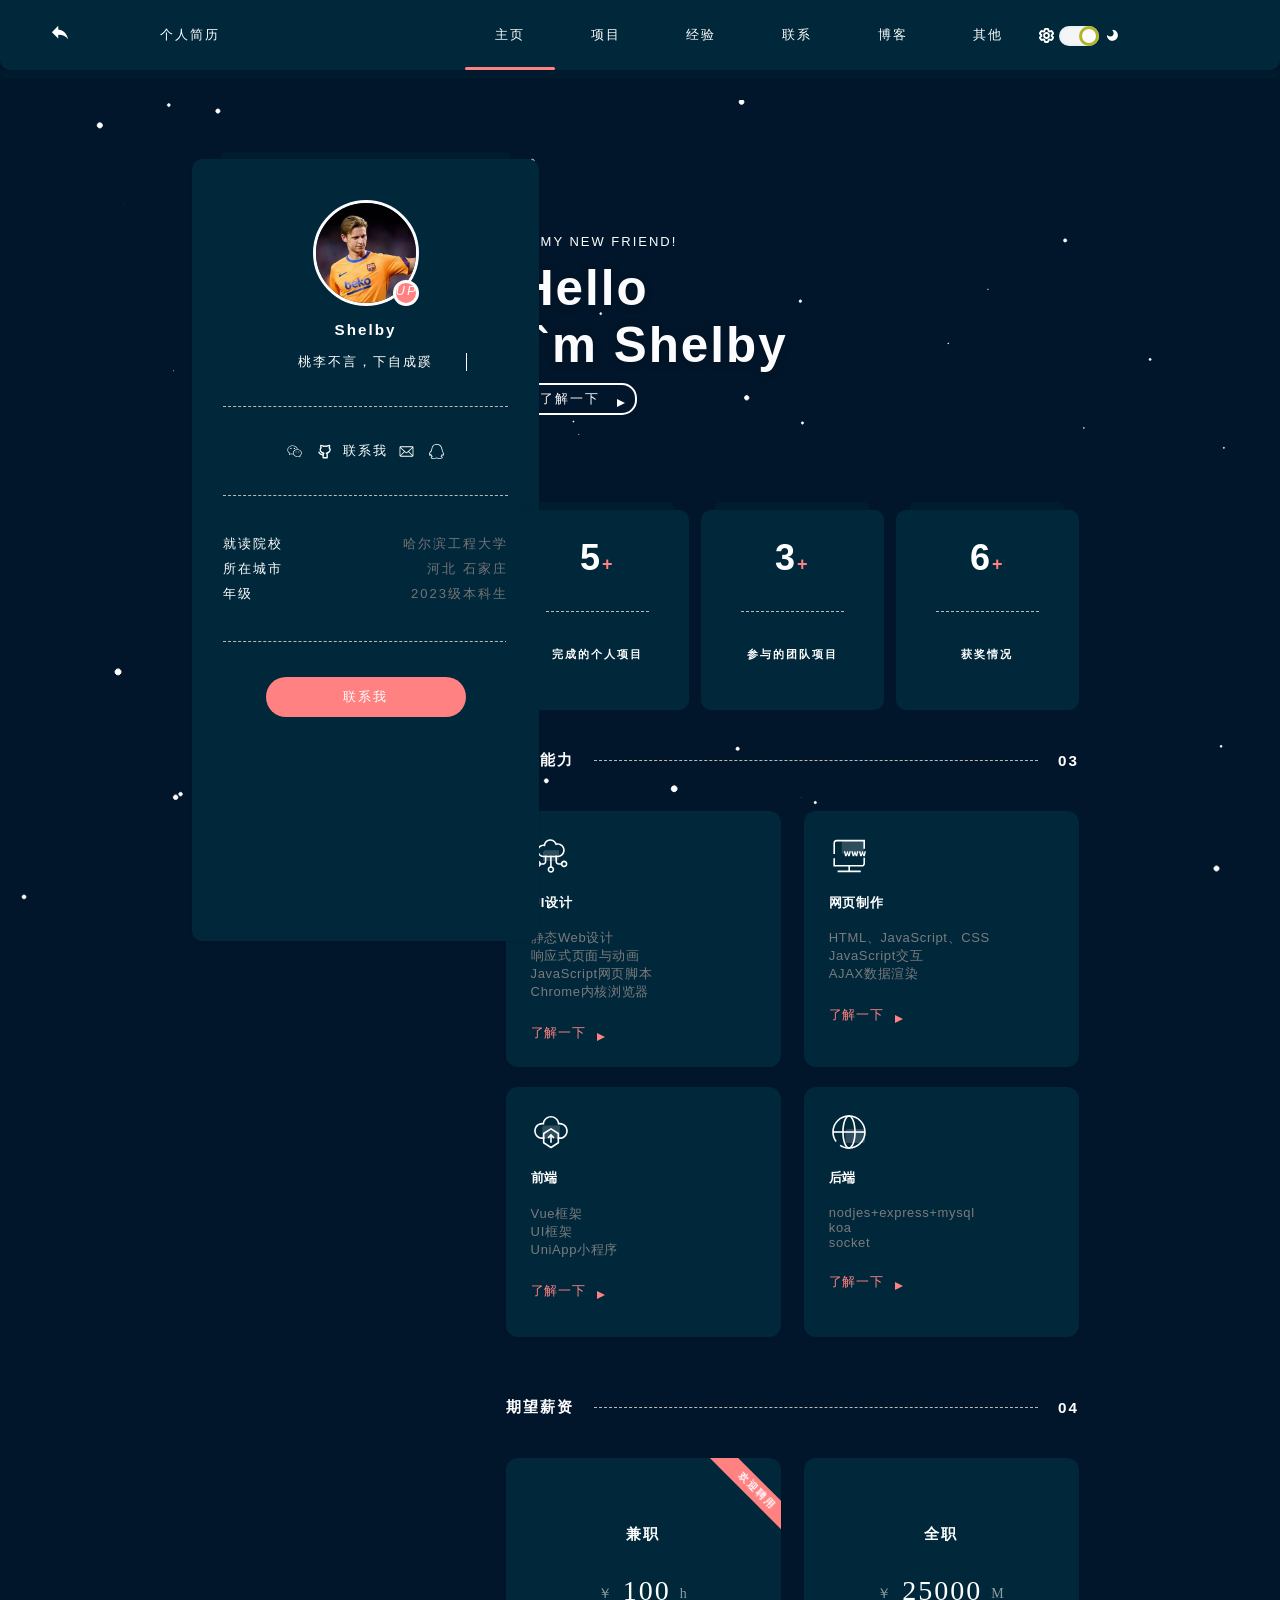
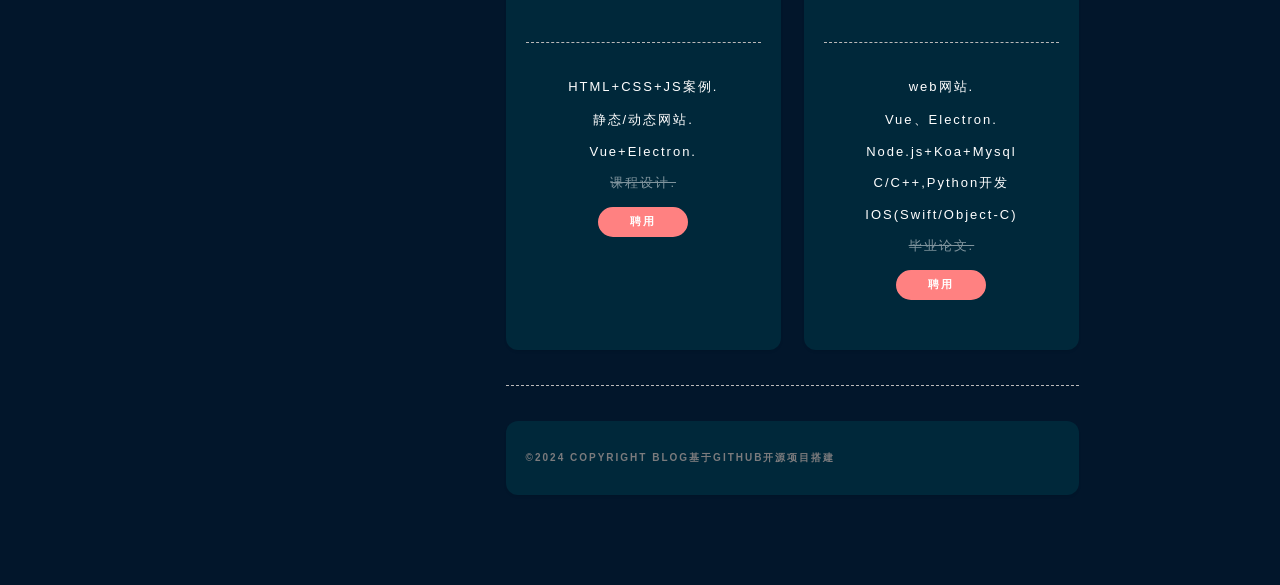
==== commit a6bec7d2: "Update site to latest version" ====
--- a/index.html
+++ b/index.html
@@ -127,13 +127,13 @@
           <div class="mecar-title">
             <div class="me-image">
               <span class="status">
-                <i>玄</i>
+                <i>UP</i>
               </span>
               <img src="img/touxiang.jpg" alt="">
             </div>
             <h3>Shelby</h3>
             <p class="me-hover">
-              <span>似不系之舟 愿行至水穷。</span>
+              <span>桃李不言，下自成蹊</span>
             </p>
           </div>
           <div class="borderbotm"></div>
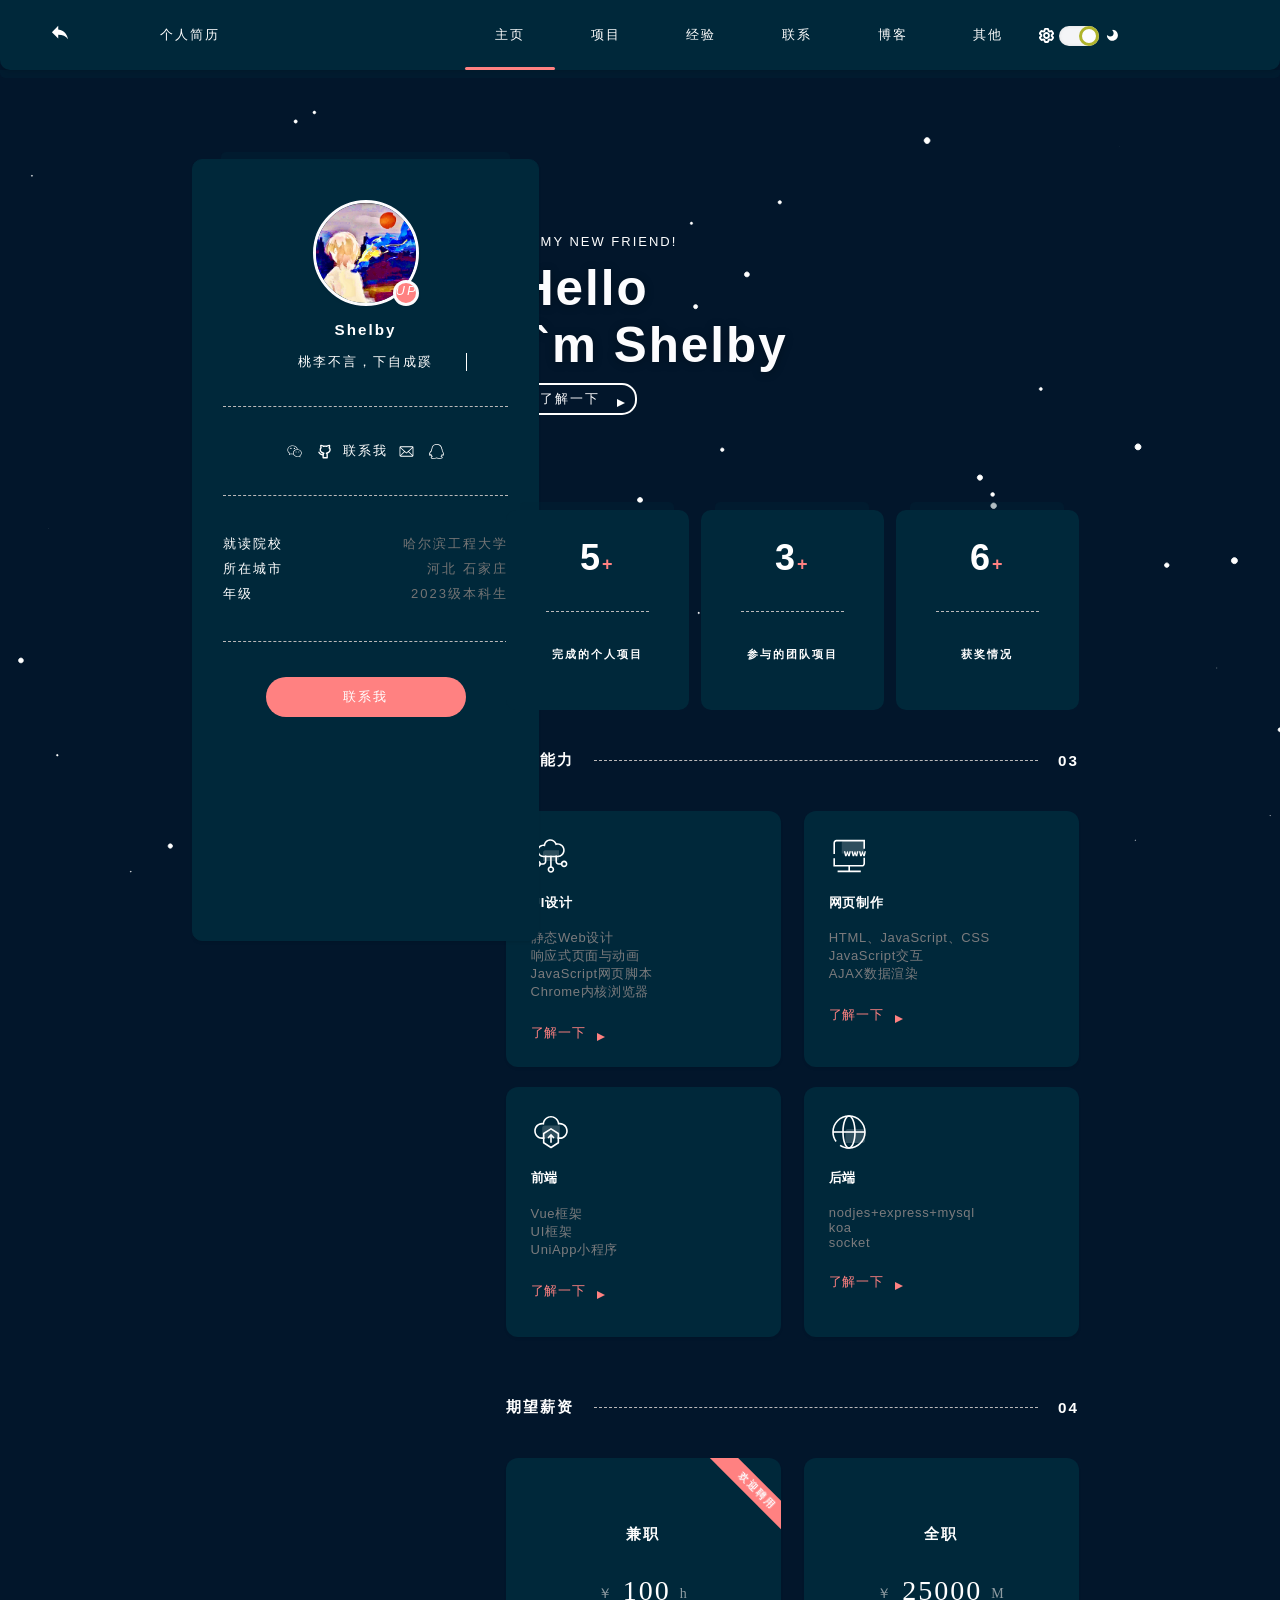
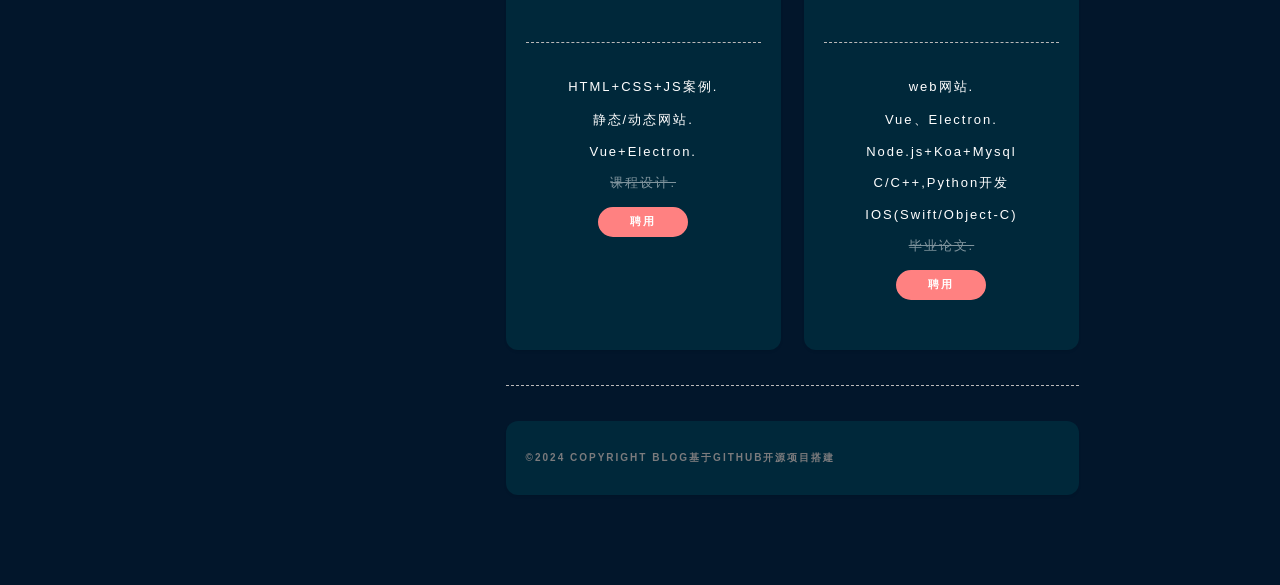
==== commit 2003f072: "Fix avatar image path to new photo" ====
--- a/index.html
+++ b/index.html
@@ -129,7 +129,7 @@
               <span class="status">
                 <i>UP</i>
               </span>
-              <img src="img/touxiang.jpg" alt="">
+              <img src="img/头像.jpg" alt="">
             </div>
             <h3>Shelby</h3>
             <p class="me-hover">
